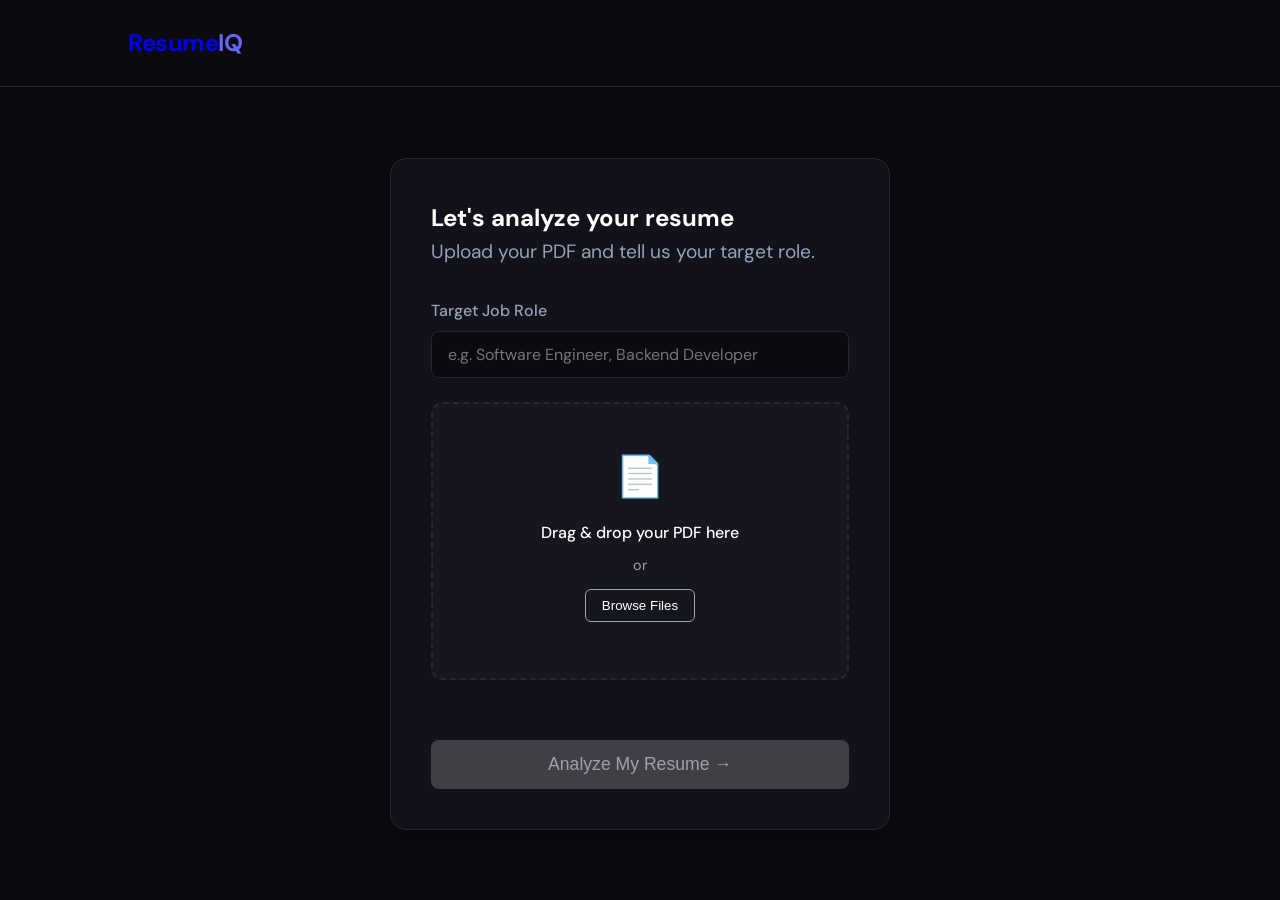
==== resume_frontend/analyze.html @ 26e6accb "pdf analyzer frontend added" ====
<!DOCTYPE html>
<html lang="en">
<head>
    <meta charset="UTF-8">
    <meta name="viewport" content="width=device-width, initial-scale=1.0">
    <title>Upload Resume | ResumeIQ</title>
    <link rel="stylesheet" href="style.css">
    <link href="https://fonts.googleapis.com/css2?family=DM+Sans:wght@400;500;700&display=swap" rel="stylesheet">
</head>
<body>
    <nav class="navbar">
        <a href="index.html" class="logo">Resume<span class="accent-text">IQ</span></a>
    </nav>

    <main class="upload-container">
        <div class="upload-card">
            <h2>Let's analyze your resume</h2>
            <p class="subtitle">Upload your PDF and tell us your target role.</p>

            <form id="uploadForm">
                <div class="input-group">
                    <label for="jobRole">Target Job Role</label>
                    <input type="text" id="jobRole" placeholder="e.g. Software Engineer, Backend Developer" required>
                </div>

                <div class="drop-zone" id="dropZone">
                    <div class="icon">📄</div>
                    <span class="drop-text">Drag & drop your PDF here</span>
                    <span class="or-text">or</span>
                    <input type="file" id="fileInput" accept="application/pdf" hidden>
                    <button type="button" class="btn-outline" id="browseBtn">Browse Files</button>
                    <div id="fileNameDisplay" class="file-name-display"></div>
                </div>

                <div id="errorMessage" class="error-message"></div>

                <button type="submit" class="btn-primary btn-full" id="analyzeBtn" disabled>
                    Analyze My Resume &rarr;
                </button>
            </form>
        </div>
    </main>

    <div id="loadingOverlay" class="loading-overlay hidden">
        <div class="spinner"></div>
        <h3>🤖 AI is analyzing your resume...</h3>
        <p>This usually takes about 10-15 seconds.</p>
    </div>

    <script src="script.js"></script>
</body>
</html>
---- resume_frontend/style.css ----
/* =========================================
   CSS Variables (The Design System)
========================================= */
:root {
    --bg-primary: #0a0a0f;
    --bg-card: #12121a;
    --accent: #6366f1;
    --accent-hover: #4f46e5;
    --text-primary: #ffffff;
    --text-secondary: #94a3b8;
    --border-color: #27272a;
    --font-main: 'DM Sans', sans-serif;
}

/* =========================================
   Global Reset
========================================= */
* {
    margin: 0;
    padding: 0;
    box-sizing: border-box;
}

body {
    background-color: var(--bg-primary);
    color: var(--text-primary);
    font-family: var(--font-main);
    line-height: 1.6;
    min-height: 100vh;
    display: flex;
    flex-direction: column;
}

a {
    text-decoration: none;
}

.accent-text {
    color: var(--accent);
}

/* =========================================
   Navigation
========================================= */
.navbar {
    display: flex;
    justify-content: space-between;
    align-items: center;
    padding: 24px 10%;
    border-bottom: 1px solid var(--border-color);
}

.logo {
    font-size: 1.5rem;
    font-weight: 700;
    letter-spacing: -0.5px;
}

/* =========================================
   Buttons
========================================= */
.btn-primary {
    background-color: var(--accent);
    color: white;
    padding: 10px 20px;
    border-radius: 8px;
    font-weight: 500;
    transition: all 0.3s ease;
    border: none;
    cursor: pointer;
}

.btn-primary:hover {
    background-color: var(--accent-hover);
    transform: translateY(-2px);
    box-shadow: 0 4px 12px rgba(99, 102, 241, 0.3);
}

.btn-large {
    padding: 16px 32px;
    font-size: 1.1rem;
    margin-top: 30px;
    display: inline-block;
}

/* =========================================
   Hero Section
========================================= */
.hero {
    text-align: center;
    padding: 100px 20px;
    max-width: 800px;
    margin: 0 auto;
    flex: 1; /* Pushes footer down */
}

.hero h1 {
    font-size: 4rem;
    line-height: 1.1;
    margin-bottom: 20px;
    letter-spacing: -1.5px;
}

.subtitle {
    color: var(--text-secondary);
    font-size: 1.2rem;
    max-width: 600px;
    margin: 0 auto 30px;
}

/* Little pulsing badge */
.badge {
    display: inline-flex;
    align-items: center;
    gap: 8px;
    background-color: rgba(99, 102, 241, 0.1);
    color: var(--accent);
    padding: 6px 12px;
    border-radius: 20px;
    font-size: 0.85rem;
    font-weight: 500;
    margin-bottom: 24px;
    border: 1px solid rgba(99, 102, 241, 0.2);
}

.pulse {
    width: 8px;
    height: 8px;
    background-color: var(--accent);
    border-radius: 50%;
    animation: pulse 2s infinite;
}

@keyframes pulse {
    0% { box-shadow: 0 0 0 0 rgba(99, 102, 241, 0.7); }
    70% { box-shadow: 0 0 0 6px rgba(99, 102, 241, 0); }
    100% { box-shadow: 0 0 0 0 rgba(99, 102, 241, 0); }
}

/* =========================================
   Features Section
========================================= */
.features {
    display: flex;
    justify-content: center;
    gap: 24px;
    padding: 40px 10% 100px;
    flex-wrap: wrap; /* Allows stacking on mobile */
}

.feature-card {
    background-color: var(--bg-card);
    border: 1px solid var(--border-color);
    border-radius: 12px;
    padding: 32px;
    flex: 1;
    min-width: 250px;
    max-width: 350px;
    transition: transform 0.3s ease;
}

.feature-card:hover {
    transform: translateY(-5px);
    border-color: var(--accent);
}

.feature-card .icon {
    font-size: 2rem;
    margin-bottom: 16px;
}

.feature-card h3 {
    margin-bottom: 12px;
    font-size: 1.2rem;
}

.feature-card p {
    color: var(--text-secondary);
    font-size: 0.95rem;
}

/* =========================================
   Footer
========================================= */
footer {
    text-align: center;
    padding: 24px;
    border-top: 1px solid var(--border-color);
    color: var(--text-secondary);
    font-size: 0.9rem;
}

footer a {
    color: var(--text-secondary);
    transition: color 0.2s;
}

footer a:hover {
    color: var(--accent);
}

/* =========================================
   Upload Page Styles
========================================= */
.upload-container {
    display: flex;
    justify-content: center;
    align-items: center;
    flex: 1;
    padding: 40px 20px;
}

.upload-card {
    background-color: var(--bg-card);
    border: 1px solid var(--border-color);
    border-radius: 16px;
    padding: 40px;
    width: 100%;
    max-width: 500px;
    box-shadow: 0 10px 30px rgba(0,0,0,0.2);
}

.input-group {
    margin-bottom: 24px;
    text-align: left;
}

.input-group label {
    display: block;
    margin-bottom: 8px;
    font-weight: 500;
    color: var(--text-secondary);
}

.input-group input {
    width: 100%;
    padding: 12px 16px;
    border-radius: 8px;
    background-color: var(--bg-primary);
    border: 1px solid var(--border-color);
    color: white;
    font-family: var(--font-main);
    font-size: 1rem;
}

.input-group input:focus {
    outline: none;
    border-color: var(--accent);
}

.drop-zone {
    border: 2px dashed var(--border-color);
    border-radius: 12px;
    padding: 40px 20px;
    text-align: center;
    transition: all 0.3s ease;
    margin-bottom: 24px;
    background-color: rgba(255,255,255,0.02);
}

.drop-zone.dragover {
    border-color: var(--accent);
    background-color: rgba(99, 102, 241, 0.1);
}

.drop-zone .icon {
    font-size: 2.5rem;
    margin-bottom: 12px;
}

.drop-text {
    display: block;
    margin-bottom: 8px;
    font-weight: 500;
}

.or-text {
    display: block;
    color: var(--text-secondary);
    font-size: 0.9rem;
    margin-bottom: 12px;
}

.btn-outline {
    background: transparent;
    border: 1px solid var(--text-secondary);
    color: white;
    padding: 8px 16px;
    border-radius: 6px;
    cursor: pointer;
    transition: 0.2s;
}

.btn-outline:hover {
    border-color: white;
}

.file-name-display {
    margin-top: 16px;
    color: var(--accent-green, #22c55e);
    font-weight: 500;
    word-break: break-all;
}

.btn-full {
    width: 100%;
    padding: 14px;
    font-size: 1.1rem;
}

.btn-full:disabled {
    background-color: #3f3f46;
    color: #a1a1aa;
    cursor: not-allowed;
    transform: none;
    box-shadow: none;
}

.error-message {
    color: #ef4444;
    font-size: 0.9rem;
    margin-bottom: 16px;
    text-align: center;
    min-height: 20px;
}

/* =========================================
   Loading Overlay
========================================= */
.loading-overlay {
    position: fixed;
    top: 0; left: 0; right: 0; bottom: 0;
    background-color: rgba(10, 10, 15, 0.9);
    display: flex;
    flex-direction: column;
    justify-content: center;
    align-items: center;
    z-index: 1000;
}

.loading-overlay.hidden {
    display: none;
}

.spinner {
    width: 50px;
    height: 50px;
    border: 4px solid rgba(255,255,255,0.1);
    border-left-color: var(--accent);
    border-radius: 50%;
    animation: spin 1s linear infinite;
    margin-bottom: 24px;
}

@keyframes spin {
    100% { transform: rotate(360deg); }
}
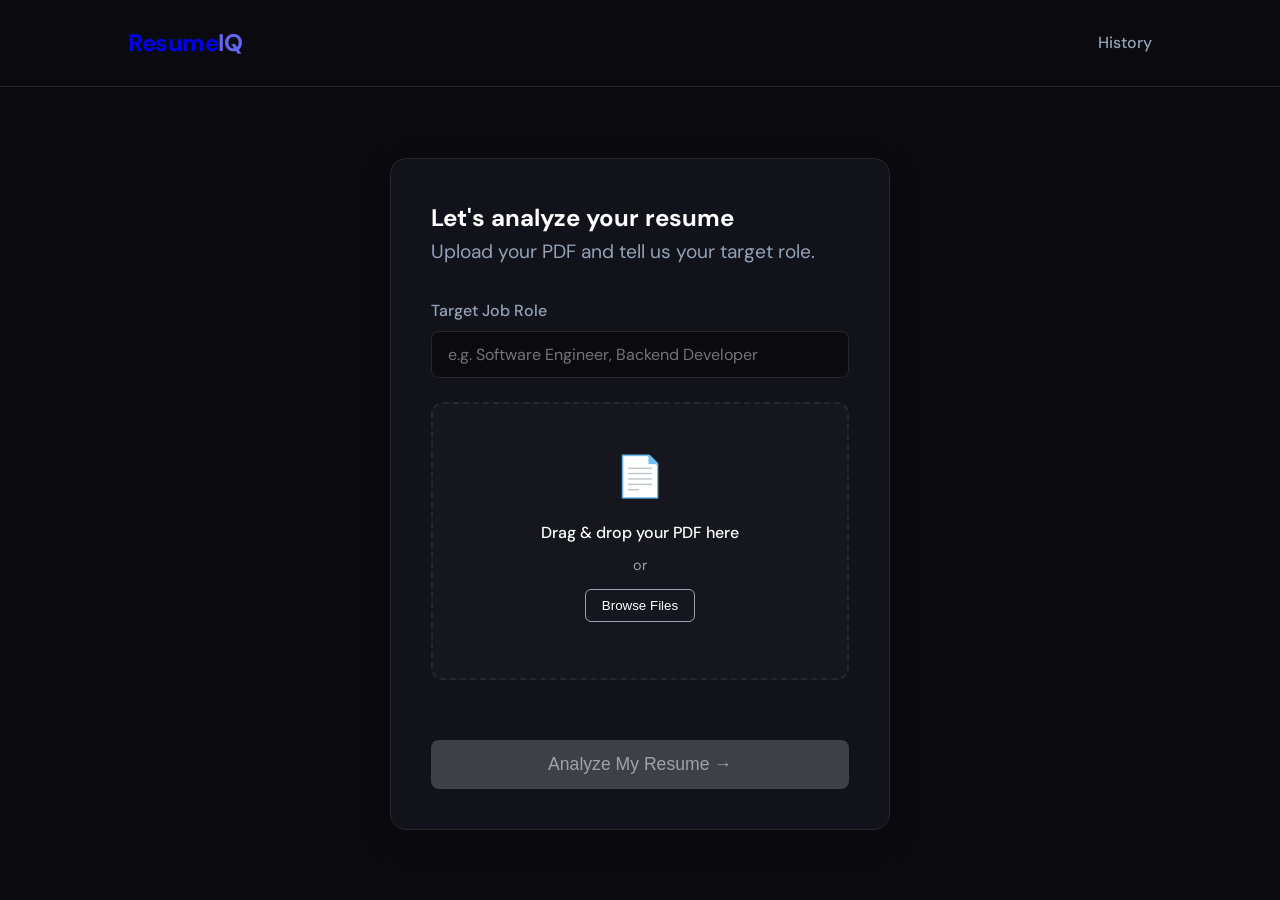
==== commit f1f5624c: "history feat impl" ====
--- a/resume_frontend/analyze.html
+++ b/resume_frontend/analyze.html
@@ -10,6 +10,9 @@
 <body>
     <nav class="navbar">
         <a href="index.html" class="logo">Resume<span class="accent-text">IQ</span></a>
+        <div class="nav-links">
+            <a href="history.html" class="nav-link">History</a>
+        </div>
     </nav>
 
     <main class="upload-container">
--- a/resume_frontend/style.css
+++ b/resume_frontend/style.css
@@ -354,4 +354,243 @@
 
 @keyframes spin {
     100% { transform: rotate(360deg); }
+}
+
+/* =========================================
+   Results Dashboard Styles
+========================================= */
+.dashboard-container {
+    max-width: 1000px;
+    margin: 0 auto;
+    padding: 40px 20px;
+    width: 100%;
+}
+
+/* Score Section */
+.score-section {
+    display: flex;
+    align-items: center;
+    justify-content: center;
+    gap: 40px;
+    background-color: var(--bg-card);
+    border: 1px solid var(--border-color);
+    border-radius: 16px;
+    padding: 40px;
+    margin-bottom: 30px;
+}
+
+.chart-container {
+    position: relative;
+    width: 200px;
+    height: 200px;
+}
+
+.score-center {
+    position: absolute;
+    top: 50%;
+    left: 50%;
+    transform: translate(-50%, -50%);
+    text-align: center;
+}
+
+.score-center h2 {
+    font-size: 3rem;
+    line-height: 1;
+    margin: 0;
+}
+
+.score-center span {
+    color: var(--text-secondary);
+    font-size: 0.9rem;
+    text-transform: uppercase;
+    letter-spacing: 1px;
+}
+
+/* Skills Section */
+.skills-section {
+    display: grid;
+    grid-template-columns: 1fr 1fr;
+    gap: 24px;
+    margin-bottom: 30px;
+}
+
+@media (max-width: 768px) {
+    .skills-section {
+        grid-template-columns: 1fr;
+    }
+}
+
+.skills-card {
+    background-color: var(--bg-card);
+    border-radius: 12px;
+    padding: 24px;
+    border-top: 4px solid;
+}
+
+.success-card { border-top-color: #22c55e; }
+.danger-card { border-top-color: #ef4444; }
+
+.skills-card h3 { margin-bottom: 16px; }
+
+.pill-container {
+    display: flex;
+    flex-wrap: wrap;
+    gap: 8px;
+}
+
+.skill-pill {
+    padding: 6px 12px;
+    border-radius: 20px;
+    font-size: 0.9rem;
+    font-weight: 500;
+}
+
+.success-pill {
+    background-color: rgba(34, 197, 94, 0.1);
+    color: #22c55e;
+    border: 1px solid rgba(34, 197, 94, 0.2);
+}
+
+.danger-pill {
+    background-color: rgba(239, 68, 68, 0.1);
+    color: #ef4444;
+    border: 1px solid rgba(239, 68, 68, 0.2);
+}
+
+/* Exotic Features */
+.exotic-section {
+    display: flex;
+    flex-direction: column;
+    gap: 24px;
+}
+
+.feature-panel {
+    background-color: var(--bg-card);
+    border: 1px solid var(--border-color);
+    border-radius: 12px;
+    padding: 24px;
+}
+
+.feature-panel h3 {
+    margin-bottom: 20px;
+    color: var(--accent);
+}
+
+.custom-list {
+    padding-left: 20px;
+    color: var(--text-secondary);
+}
+
+.custom-list li {
+    margin-bottom: 12px;
+}
+
+.rewrite-block, .strategy-block {
+    background-color: rgba(255,255,255,0.02);
+    border-left: 3px solid var(--accent);
+    padding: 16px;
+    margin-bottom: 16px;
+    border-radius: 0 8px 8px 0;
+}
+
+.weak-line {
+    color: #ef4444;
+    text-decoration: line-through;
+    margin-bottom: 8px;
+    font-size: 0.95rem;
+}
+
+.strong-line {
+    color: #22c55e;
+    font-weight: 500;
+    margin-top: 8px;
+}
+
+/* =========================================
+   History Page Styles
+========================================= */
+.history-grid {
+    display: grid;
+    grid-template-columns: repeat(auto-fill, minmax(300px, 1fr));
+    gap: 24px;
+}
+
+.history-card {
+    background-color: var(--bg-card);
+    border: 1px solid var(--border-color);
+    border-radius: 12px;
+    padding: 24px;
+    display: flex;
+    flex-direction: column;
+    justify-content: space-between;
+    transition: transform 0.2s ease, border-color 0.2s ease;
+}
+
+.history-card:hover {
+    transform: translateY(-4px);
+    border-color: var(--accent);
+}
+
+.history-header {
+    display: flex;
+    justify-content: space-between;
+    align-items: flex-start;
+    margin-bottom: 16px;
+}
+
+.history-role {
+    font-weight: 700;
+    font-size: 1.1rem;
+    margin-bottom: 4px;
+}
+
+.history-filename {
+    color: var(--text-secondary);
+    font-size: 0.85rem;
+    word-break: break-all;
+}
+
+.history-score-circle {
+    width: 48px;
+    height: 48px;
+    border-radius: 50%;
+    display: flex;
+    align-items: center;
+    justify-content: center;
+    font-weight: 700;
+    font-size: 1.2rem;
+    background-color: rgba(255,255,255,0.05);
+}
+
+.history-footer {
+    border-top: 1px solid var(--border-color);
+    padding-top: 16px;
+    color: var(--text-secondary);
+    font-size: 0.85rem;
+    display: flex;
+    justify-content: space-between;
+    align-items: center;
+}
+
+/* Global Hidden Class */
+.hidden {
+    display: none !important;
+}
+
+/* Navigation Links Group */
+.nav-links {
+    display: flex;
+    align-items: center;
+    gap: 24px; /* This creates perfect spacing between History and the Button */
+}
+
+.nav-link {
+    color: var(--text-secondary);
+    font-weight: 500;
+    text-decoration: none;
+    transition: color 0.2s ease;
+}
+
+.nav-link:hover {
+    color: white;
 }
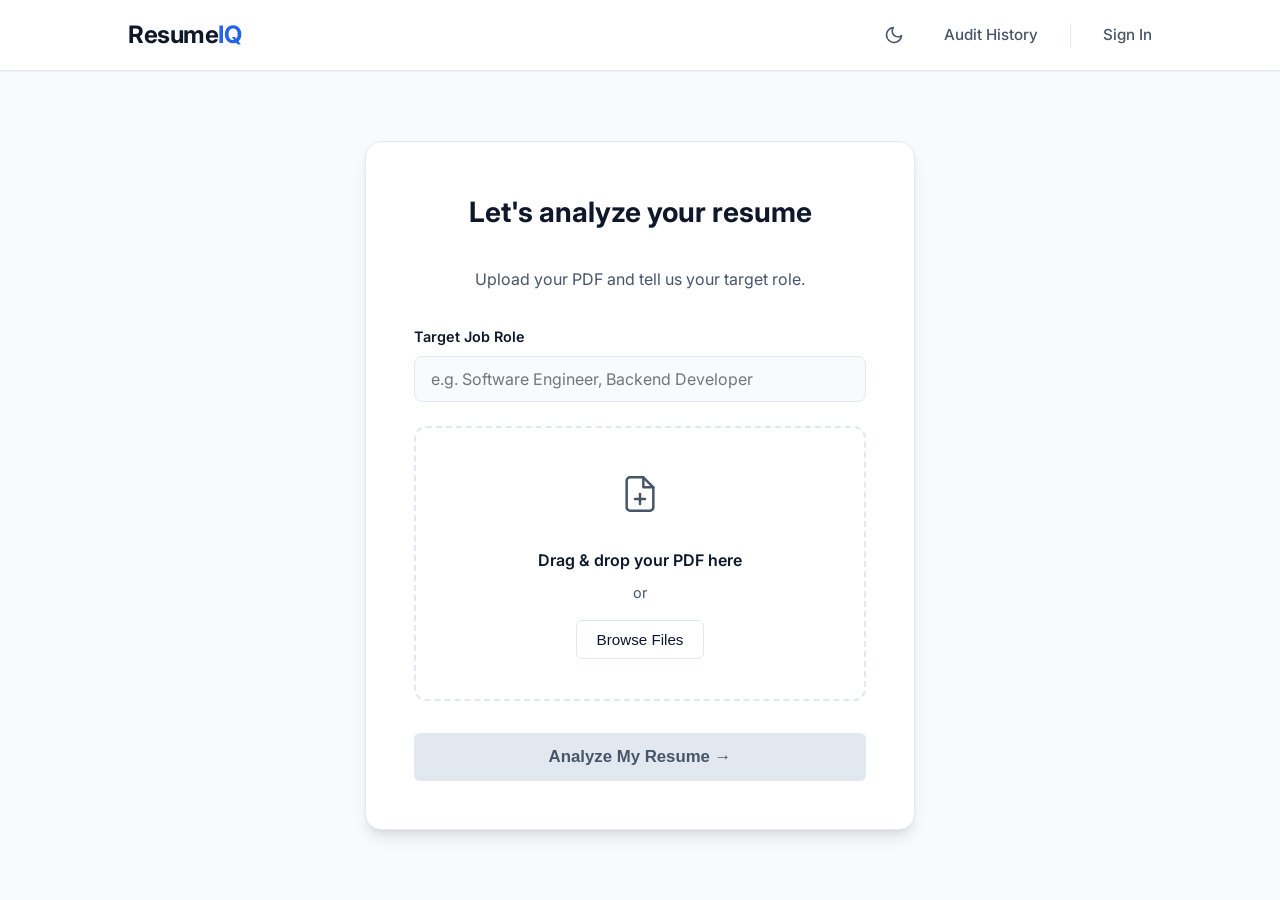
==== commit 99006c48: "Refactored UI to premium dark theme and migrated AI to Groq" ====
--- a/resume_frontend/analyze.html
+++ b/resume_frontend/analyze.html
@@ -5,20 +5,33 @@
     <meta name="viewport" content="width=device-width, initial-scale=1.0">
     <title>Upload Resume | ResumeIQ</title>
     <link rel="stylesheet" href="style.css">
-    <link href="https://fonts.googleapis.com/css2?family=DM+Sans:wght@400;500;700&display=swap" rel="stylesheet">
+    <script>
+        if (localStorage.getItem('theme') === 'dark') {
+            document.documentElement.setAttribute('data-theme', 'dark');
+        }
+    </script>
 </head>
 <body>
     <nav class="navbar">
         <a href="index.html" class="logo">Resume<span class="accent-text">IQ</span></a>
         <div class="nav-links">
-            <a href="history.html" class="nav-link">History</a>
+            <button id="themeToggle" class="theme-toggle" aria-label="Toggle Dark Mode">
+                <svg width="20" height="20" viewBox="0 0 24 24" fill="none" stroke="currentColor" stroke-width="2" stroke-linecap="round" stroke-linejoin="round"><path d="M21 12.79A9 9 0 1 1 11.21 3 7 7 0 0 0 21 12.79z"></path></svg>
+            </button>
+            <a href="history.html" class="nav-link">Audit History</a>
+            <div class="auth-group">
+                <a href="#" class="nav-link">Sign In</a>
+            </div>
         </div>
     </nav>
+
+    <!-- Toast Notification Container -->
+    <div id="toast-container"></div>
 
     <main class="upload-container">
         <div class="upload-card">
             <h2>Let's analyze your resume</h2>
-            <p class="subtitle">Upload your PDF and tell us your target role.</p>
+            <p class="subtitle" style="text-align: center; margin-bottom: 32px; font-size: 1rem;">Upload your PDF and tell us your target role.</p>
 
             <form id="uploadForm">
                 <div class="input-group">
@@ -27,15 +40,15 @@
                 </div>
 
                 <div class="drop-zone" id="dropZone">
-                    <div class="icon">📄</div>
+                    <div class="icon">
+                        <svg width="40" height="40" viewBox="0 0 24 24" fill="none" stroke="currentColor" stroke-width="1.5" stroke-linecap="round" stroke-linejoin="round"><path d="M14 2H6a2 2 0 0 0-2 2v16a2 2 0 0 0 2 2h12a2 2 0 0 0 2-2V8z"></path><polyline points="14 2 14 8 20 8"></polyline><line x1="12" y1="18" x2="12" y2="12"></line><line x1="9" y1="15" x2="15" y2="15"></line></svg>
+                    </div>
                     <span class="drop-text">Drag & drop your PDF here</span>
                     <span class="or-text">or</span>
                     <input type="file" id="fileInput" accept="application/pdf" hidden>
-                    <button type="button" class="btn-outline" id="browseBtn">Browse Files</button>
-                    <div id="fileNameDisplay" class="file-name-display"></div>
+                    <button type="button" class="btn-secondary" id="browseBtn">Browse Files</button>
+                    <div id="fileNameDisplay" class="file-name-display hidden"></div>
                 </div>
-
-                <div id="errorMessage" class="error-message"></div>
 
                 <button type="submit" class="btn-primary btn-full" id="analyzeBtn" disabled>
                     Analyze My Resume &rarr;
@@ -45,11 +58,38 @@
     </main>
 
     <div id="loadingOverlay" class="loading-overlay hidden">
-        <div class="spinner"></div>
-        <h3>🤖 AI is analyzing your resume...</h3>
-        <p>This usually takes about 10-15 seconds.</p>
+        <div class="loading-card">
+            <!-- Left Side: Skeleton Score -->
+            <div class="skeleton-graph">
+                <div class="skeleton-title"></div>
+                <div class="skeleton-circle"></div>
+                <div class="skeleton-line" style="width: 80%"></div>
+                <div class="skeleton-line" style="width: 60%"></div>
+            </div>
+            
+            <!-- Right Side: Progress Checklist -->
+            <div class="progress-steps">
+                <div class="step-item" id="step-1">
+                    <div class="step-icon">✓</div>
+                    <div class="step-text">Parsing your resume</div>
+                </div>
+                <div class="step-item" id="step-2">
+                    <div class="step-icon">✓</div>
+                    <div class="step-text">Analyzing your experience</div>
+                </div>
+                <div class="step-item" id="step-3">
+                    <div class="step-icon">✓</div>
+                    <div class="step-text">Extracting your skills</div>
+                </div>
+                <div class="step-item" id="step-4">
+                    <div class="step-icon">✓</div>
+                    <div class="step-text">Generating recommendations</div>
+                </div>
+            </div>
+        </div>
     </div>
 
-    <script src="script.js"></script>
+    <script src="theme.js"></script>
+    <script src="analyze.js"></script>
 </body>
 </html>
--- a/resume_frontend/style.css
+++ b/resume_frontend/style.css
@@ -1,15 +1,42 @@
 /* =========================================
-   CSS Variables (The Design System)
-========================================= */
+   CSS Variables (Professional B2B Theme)
+========================================= */
+@import url('https://fonts.googleapis.com/css2?family=Inter:wght@400;500;600;700&display=swap');
+
 :root {
-    --bg-primary: #0a0a0f;
-    --bg-card: #12121a;
-    --accent: #6366f1;
-    --accent-hover: #4f46e5;
+    --bg-primary: #f8fafc; /* Slate 50 */
+    --bg-card: #ffffff;
+    --accent: #2563eb; /* Blue 600 */
+    --accent-hover: #1d4ed8; /* Blue 700 */
+    --text-primary: #0f172a; /* Slate 900 */
+    --text-secondary: #475569; /* Slate 600 */
+    --border-color: #e2e8f0; /* Slate 200 */
+    --success: #16a34a; /* Green 600 */
+    --success-bg: #dcfce7; /* Green 100 */
+    --danger: #dc2626; /* Red 600 */
+    --danger-bg: #fee2e2; /* Red 100 */
+    --font-main: 'Inter', sans-serif;
+    --shadow-sm: 0 1px 2px 0 rgb(0 0 0 / 0.05);
+    --shadow-md: 0 4px 6px -1px rgb(0 0 0 / 0.1), 0 2px 4px -2px rgb(0 0 0 / 0.1);
+    --shadow-lg: 0 10px 15px -3px rgb(0 0 0 / 0.1), 0 4px 6px -4px rgb(0 0 0 / 0.1);
+}
+
+/* Dark Mode Overrides */
+[data-theme="dark"] {
+    --bg-primary: #0a0a0a; /* True Black */
+    --bg-card: #171717; /* Very Dark Gray */
+    --accent: #ffffff; /* White buttons for premium look */
+    --accent-hover: #e5e5e5; /* Light Gray hover */
     --text-primary: #ffffff;
-    --text-secondary: #94a3b8;
-    --border-color: #27272a;
-    --font-main: 'DM Sans', sans-serif;
+    --text-secondary: #a1a1aa; /* Zinc 400 */
+    --border-color: #27272a; /* Zinc 800 */
+    --success: #22c55e;
+    --success-bg: rgba(34, 197, 94, 0.15);
+    --danger: #ef4444;
+    --danger-bg: rgba(239, 68, 68, 0.15);
+    --shadow-sm: 0 1px 2px 0 rgb(0 0 0 / 0.8);
+    --shadow-md: 0 4px 6px -1px rgb(0 0 0 / 0.8);
+    --shadow-lg: 0 10px 15px -3px rgb(0 0 0 / 0.8);
 }
 
 /* =========================================
@@ -29,6 +56,8 @@
     min-height: 100vh;
     display: flex;
     flex-direction: column;
+    transition: background-color 0.4s ease, color 0.4s ease;
+    overflow-y: scroll; /* Force vertical scrollbar to prevent layout shift */
 }
 
 a {
@@ -46,14 +75,45 @@
     display: flex;
     justify-content: space-between;
     align-items: center;
-    padding: 24px 10%;
+    padding: 16px 10%;
+    background-color: var(--bg-card);
     border-bottom: 1px solid var(--border-color);
+    box-shadow: var(--shadow-sm);
+    position: sticky;
+    top: 0;
+    z-index: 100;
 }
 
 .logo {
     font-size: 1.5rem;
     font-weight: 700;
+    color: var(--text-primary);
     letter-spacing: -0.5px;
+}
+
+.nav-links {
+    display: flex;
+    align-items: center;
+    gap: 32px;
+}
+
+.nav-link {
+    color: var(--text-secondary);
+    font-weight: 500;
+    font-size: 0.95rem;
+    transition: color 0.2s ease;
+}
+
+.nav-link:hover {
+    color: var(--text-primary);
+}
+
+.auth-group {
+    display: flex;
+    align-items: center;
+    gap: 16px;
+    border-left: 1px solid var(--border-color);
+    padding-left: 32px;
 }
 
 /* =========================================
@@ -61,26 +121,55 @@
 ========================================= */
 .btn-primary {
     background-color: var(--accent);
-    color: white;
+    color: var(--bg-primary); /* Invert text color against accent */
     padding: 10px 20px;
-    border-radius: 8px;
-    font-weight: 500;
-    transition: all 0.3s ease;
+    border-radius: 6px;
+    font-weight: 600;
+    font-size: 0.95rem;
+    transition: all 0.2s ease;
     border: none;
     cursor: pointer;
+    text-align: center;
 }
 
 .btn-primary:hover {
     background-color: var(--accent-hover);
-    transform: translateY(-2px);
-    box-shadow: 0 4px 12px rgba(99, 102, 241, 0.3);
+    box-shadow: var(--shadow-md);
+}
+
+.btn-secondary {
+    background-color: transparent;
+    color: var(--text-primary);
+    padding: 10px 20px;
+    border-radius: 6px;
+    font-weight: 500;
+    font-size: 0.95rem;
+    transition: all 0.2s ease;
+    border: 1px solid var(--border-color);
+    cursor: pointer;
+}
+
+.btn-secondary:hover {
+    background-color: var(--bg-primary); 
 }
 
 .btn-large {
-    padding: 16px 32px;
-    font-size: 1.1rem;
-    margin-top: 30px;
+    padding: 14px 28px;
+    font-size: 1.05rem;
     display: inline-block;
+}
+
+.btn-full {
+    width: 100%;
+    padding: 14px;
+    font-size: 1.05rem;
+}
+
+.btn-full:disabled {
+    background-color: var(--border-color);
+    color: var(--text-secondary);
+    cursor: not-allowed;
+    box-shadow: none;
 }
 
 /* =========================================
@@ -91,50 +180,36 @@
     padding: 100px 20px;
     max-width: 800px;
     margin: 0 auto;
-    flex: 1; /* Pushes footer down */
+    flex: 1;
 }
 
 .hero h1 {
-    font-size: 4rem;
-    line-height: 1.1;
-    margin-bottom: 20px;
-    letter-spacing: -1.5px;
+    font-size: 3.5rem;
+    line-height: 1.15;
+    margin-bottom: 24px;
+    letter-spacing: -1px;
+    color: var(--text-primary);
 }
 
 .subtitle {
     color: var(--text-secondary);
-    font-size: 1.2rem;
+    font-size: 1.15rem;
     max-width: 600px;
-    margin: 0 auto 30px;
-}
-
-/* Little pulsing badge */
+    margin: 0 auto 32px;
+}
+
 .badge {
     display: inline-flex;
     align-items: center;
     gap: 8px;
-    background-color: rgba(99, 102, 241, 0.1);
+    background-color: var(--bg-card);
     color: var(--accent);
-    padding: 6px 12px;
+    padding: 6px 16px;
     border-radius: 20px;
     font-size: 0.85rem;
-    font-weight: 500;
+    font-weight: 600;
     margin-bottom: 24px;
-    border: 1px solid rgba(99, 102, 241, 0.2);
-}
-
-.pulse {
-    width: 8px;
-    height: 8px;
-    background-color: var(--accent);
-    border-radius: 50%;
-    animation: pulse 2s infinite;
-}
-
-@keyframes pulse {
-    0% { box-shadow: 0 0 0 0 rgba(99, 102, 241, 0.7); }
-    70% { box-shadow: 0 0 0 6px rgba(99, 102, 241, 0); }
-    100% { box-shadow: 0 0 0 0 rgba(99, 102, 241, 0); }
+    border: 1px solid var(--border-color);
 }
 
 /* =========================================
@@ -143,9 +218,11 @@
 .features {
     display: flex;
     justify-content: center;
-    gap: 24px;
+    gap: 32px;
     padding: 40px 10% 100px;
-    flex-wrap: wrap; /* Allows stacking on mobile */
+    flex-wrap: wrap;
+    background-color: var(--bg-card);
+    border-top: 1px solid var(--border-color);
 }
 
 .feature-card {
@@ -156,80 +233,78 @@
     flex: 1;
     min-width: 250px;
     max-width: 350px;
-    transition: transform 0.3s ease;
+    transition: transform 0.3s ease, box-shadow 0.3s ease, background-color 0.4s ease, border-color 0.4s ease;
+    box-shadow: var(--shadow-sm);
 }
 
 .feature-card:hover {
-    transform: translateY(-5px);
-    border-color: var(--accent);
+    transform: translateY(-4px);
+    box-shadow: var(--shadow-lg);
 }
 
 .feature-card .icon {
-    font-size: 2rem;
-    margin-bottom: 16px;
+    font-size: 1.5rem;
+    margin-bottom: 20px;
+    background-color: var(--bg-primary);
+    border: 1px solid var(--border-color);
+    width: 48px;
+    height: 48px;
+    display: flex;
+    align-items: center;
+    justify-content: center;
+    border-radius: 10px;
+    color: var(--accent);
 }
 
 .feature-card h3 {
     margin-bottom: 12px;
-    font-size: 1.2rem;
+    font-size: 1.15rem;
+    font-weight: 600;
 }
 
 .feature-card p {
     color: var(--text-secondary);
     font-size: 0.95rem;
-}
-
-/* =========================================
-   Footer
-========================================= */
-footer {
+    line-height: 1.5;
+}
+
+/* =========================================
+   Upload Page Styles
+========================================= */
+.upload-container {
+    display: flex;
+    justify-content: center;
+    align-items: center;
+    flex: 1;
+    padding: 60px 20px;
+}
+
+.upload-card {
+    background-color: var(--bg-card);
+    border: 1px solid var(--border-color);
+    border-radius: 16px;
+    padding: 48px;
+    width: 100%;
+    max-width: 550px;
+    box-shadow: var(--shadow-lg);
+}
+
+.upload-card h2 {
     text-align: center;
-    padding: 24px;
-    border-top: 1px solid var(--border-color);
-    color: var(--text-secondary);
-    font-size: 0.9rem;
-}
-
-footer a {
-    color: var(--text-secondary);
-    transition: color 0.2s;
-}
-
-footer a:hover {
-    color: var(--accent);
-}
-
-/* =========================================
-   Upload Page Styles
-========================================= */
-.upload-container {
-    display: flex;
-    justify-content: center;
-    align-items: center;
-    flex: 1;
-    padding: 40px 20px;
-}
-
-.upload-card {
-    background-color: var(--bg-card);
-    border: 1px solid var(--border-color);
-    border-radius: 16px;
-    padding: 40px;
-    width: 100%;
-    max-width: 500px;
-    box-shadow: 0 10px 30px rgba(0,0,0,0.2);
+    margin-bottom: 32px;
+    font-size: 1.75rem;
 }
 
 .input-group {
     margin-bottom: 24px;
-    text-align: left;
 }
 
 .input-group label {
     display: block;
     margin-bottom: 8px;
-    font-weight: 500;
-    color: var(--text-secondary);
+    font-weight: 600;
+    font-size: 0.9rem;
+    color: var(--text-primary);
 }
 
 .input-group input {
@@ -238,14 +313,16 @@
     border-radius: 8px;
     background-color: var(--bg-primary);
     border: 1px solid var(--border-color);
-    color: white;
+    color: var(--text-primary);
     font-family: var(--font-main);
     font-size: 1rem;
+    transition: border-color 0.2s;
 }
 
 .input-group input:focus {
     outline: none;
     border-color: var(--accent);
+    box-shadow: 0 0 0 3px rgba(37, 99, 235, 0.1);
 }
 
 .drop-zone {
@@ -253,107 +330,236 @@
     border-radius: 12px;
     padding: 40px 20px;
     text-align: center;
-    transition: all 0.3s ease;
-    margin-bottom: 24px;
-    background-color: rgba(255,255,255,0.02);
+    transition: all 0.2s ease;
+    margin-bottom: 32px;
+    background-color: var(--bg-card);
+    cursor: pointer;
+}
+
+.drop-zone:hover {
+    border-color: var(--accent);
+    background-color: var(--bg-primary);
 }
 
 .drop-zone.dragover {
     border-color: var(--accent);
-    background-color: rgba(99, 102, 241, 0.1);
+    background-color: var(--bg-primary);
 }
 
 .drop-zone .icon {
     font-size: 2.5rem;
-    margin-bottom: 12px;
+    margin-bottom: 16px;
+    color: var(--text-secondary);
 }
 
 .drop-text {
     display: block;
     margin-bottom: 8px;
-    font-weight: 500;
+    font-weight: 600;
+    color: var(--text-primary);
 }
 
 .or-text {
     display: block;
     color: var(--text-secondary);
     font-size: 0.9rem;
-    margin-bottom: 12px;
-}
-
-.btn-outline {
-    background: transparent;
-    border: 1px solid var(--text-secondary);
-    color: white;
-    padding: 8px 16px;
-    border-radius: 6px;
-    cursor: pointer;
-    transition: 0.2s;
-}
-
-.btn-outline:hover {
-    border-color: white;
+    margin-bottom: 16px;
 }
 
 .file-name-display {
     margin-top: 16px;
-    color: var(--accent-green, #22c55e);
+    color: var(--accent);
+    font-weight: 600;
+    word-break: break-all;
+    background: var(--bg-primary);
+    border: 1px solid var(--border-color);
+    padding: 8px 12px;
+    border-radius: 6px;
+    display: inline-block;
+}
+
+/* =========================================
+   Toast Notifications
+========================================= */
+#toast-container {
+    position: fixed;
+    top: 24px;
+    right: 24px;
+    z-index: 9999;
+    display: flex;
+    flex-direction: column;
+    gap: 12px;
+}
+
+.toast {
+    background-color: var(--bg-card);
+    border: 1px solid var(--border-color);
+    box-shadow: var(--shadow-lg);
+    border-radius: 8px;
+    padding: 16px 24px;
     font-weight: 500;
-    word-break: break-all;
-}
-
-.btn-full {
-    width: 100%;
-    padding: 14px;
-    font-size: 1.1rem;
-}
-
-.btn-full:disabled {
-    background-color: #3f3f46;
-    color: #a1a1aa;
-    cursor: not-allowed;
-    transform: none;
-    box-shadow: none;
-}
-
-.error-message {
-    color: #ef4444;
-    font-size: 0.9rem;
-    margin-bottom: 16px;
-    text-align: center;
-    min-height: 20px;
-}
-
-/* =========================================
-   Loading Overlay
+    font-size: 0.95rem;
+    display: flex;
+    align-items: center;
+    gap: 12px;
+    transform: translateX(120%);
+    transition: transform 0.3s cubic-bezier(0.175, 0.885, 0.32, 1.275);
+}
+
+.toast.show {
+    transform: translateX(0);
+}
+
+.toast.error {
+    border-left: 4px solid var(--danger);
+    color: var(--text-primary);
+}
+
+.toast.success {
+    border-left: 4px solid var(--success);
+    color: var(--text-primary);
+}
+
+/* =========================================
+   Dynamic Loading Overlay (Skeleton UI)
 ========================================= */
 .loading-overlay {
     position: fixed;
     top: 0; left: 0; right: 0; bottom: 0;
-    background-color: rgba(10, 10, 15, 0.9);
+    background-color: rgba(248, 250, 252, 0.95); /* Slate 50 with opacity */
+    backdrop-filter: blur(8px);
+    display: flex;
+    justify-content: center;
+    align-items: center;
+    z-index: 1000;
+}
+
+.loading-overlay.hidden {
+    display: none;
+}
+
+.loading-card {
+    background-color: var(--bg-card);
+    border: 1px solid var(--border-color);
+    border-radius: 16px;
+    padding: 48px;
+    width: 100%;
+    max-width: 600px;
+    box-shadow: var(--shadow-lg);
+    display: flex;
+    gap: 40px;
+}
+
+/* Left side: Skeleton Graph */
+.skeleton-graph {
+    flex: 1;
+    display: flex;
+    flex-direction: column;
+    align-items: center;
+    gap: 20px;
+    border-right: 1px solid var(--border-color);
+    padding-right: 40px;
+}
+
+.skeleton-title {
+    width: 120px;
+    height: 20px;
+    background-color: var(--border-color);
+    border-radius: 10px;
+    animation: pulse-skeleton 1.5s infinite;
+}
+
+.skeleton-circle {
+    width: 120px;
+    height: 120px;
+    border-radius: 50%;
+    border: 12px solid var(--border-color);
+    border-top-color: var(--accent);
+    animation: spin 2s linear infinite;
+}
+
+.skeleton-line {
+    width: 100%;
+    height: 12px;
+    background-color: var(--border-color);
+    border-radius: 6px;
+    margin-top: 10px;
+}
+
+@keyframes pulse-skeleton {
+    0% { opacity: 0.6; }
+    50% { opacity: 1; }
+    100% { opacity: 0.6; }
+}
+
+@keyframes spin {
+    100% { transform: rotate(360deg); }
+}
+
+/* Right side: Progress Steps */
+.progress-steps {
+    flex: 2;
     display: flex;
     flex-direction: column;
     justify-content: center;
-    align-items: center;
-    z-index: 1000;
-}
-
-.loading-overlay.hidden {
-    display: none;
-}
-
-.spinner {
-    width: 50px;
-    height: 50px;
-    border: 4px solid rgba(255,255,255,0.1);
-    border-left-color: var(--accent);
+    gap: 24px;
+}
+
+.step-item {
+    display: flex;
+    align-items: center;
+    gap: 16px;
+    opacity: 0.4;
+    transition: all 0.4s ease;
+}
+
+.step-item.active {
+    opacity: 1;
+}
+
+.step-item.completed {
+    opacity: 1;
+}
+
+.step-icon {
+    width: 24px;
+    height: 24px;
     border-radius: 50%;
+    border: 2px solid var(--text-secondary);
+    display: flex;
+    justify-content: center;
+    align-items: center;
+    color: transparent;
+    font-size: 12px;
+    transition: all 0.4s ease;
+}
+
+.step-item.active .step-icon {
+    border-color: var(--accent);
+    border-top-color: transparent;
     animation: spin 1s linear infinite;
-    margin-bottom: 24px;
-}
-
-@keyframes spin {
-    100% { transform: rotate(360deg); }
+}
+
+.step-item.completed .step-icon {
+    background-color: var(--success-bg);
+    border-color: var(--success);
+    color: var(--success);
+    animation: none;
+}
+
+.step-text {
+    font-weight: 500;
+    color: var(--text-secondary);
+    font-size: 1.05rem;
+    transition: color 0.4s ease;
+}
+
+.step-item.active .step-text {
+    color: var(--text-primary);
+}
+
+.step-item.completed .step-text {
+    color: var(--text-primary);
 }
 
 /* =========================================
@@ -366,23 +572,45 @@
     width: 100%;
 }
 
+.dashboard-header {
+    margin-bottom: 32px;
+    display: flex;
+    justify-content: space-between;
+    align-items: flex-end;
+}
+
+.dashboard-header h1 {
+    font-size: 2rem;
+    color: var(--text-primary);
+}
+
 /* Score Section */
 .score-section {
     display: flex;
     align-items: center;
-    justify-content: center;
-    gap: 40px;
-    background-color: var(--bg-card);
-    border: 1px solid var(--border-color);
-    border-radius: 16px;
+    justify-content: space-between;
+    background-color: var(--bg-card);
+    border: 1px solid var(--border-color);
+    border-radius: 12px;
     padding: 40px;
-    margin-bottom: 30px;
+    margin-bottom: 32px;
+    box-shadow: var(--shadow-sm);
+}
+
+.score-text-content h2 {
+    font-size: 1.5rem;
+    margin-bottom: 8px;
+}
+
+.score-text-content p {
+    color: var(--text-secondary);
+    max-width: 400px;
 }
 
 .chart-container {
     position: relative;
-    width: 200px;
-    height: 200px;
+    width: 160px;
+    height: 160px;
 }
 
 .score-center {
@@ -394,14 +622,16 @@
 }
 
 .score-center h2 {
-    font-size: 3rem;
+    font-size: 2.5rem;
     line-height: 1;
     margin: 0;
+    color: var(--text-primary);
 }
 
 .score-center span {
     color: var(--text-secondary);
-    font-size: 0.9rem;
+    font-size: 0.85rem;
+    font-weight: 600;
     text-transform: uppercase;
     letter-spacing: 1px;
 }
@@ -411,26 +641,21 @@
     display: grid;
     grid-template-columns: 1fr 1fr;
     gap: 24px;
-    margin-bottom: 30px;
-}
-
-@media (max-width: 768px) {
-    .skills-section {
-        grid-template-columns: 1fr;
-    }
+    margin-bottom: 32px;
 }
 
 .skills-card {
     background-color: var(--bg-card);
     border-radius: 12px;
     padding: 24px;
-    border-top: 4px solid;
-}
-
-.success-card { border-top-color: #22c55e; }
-.danger-card { border-top-color: #ef4444; }
-
-.skills-card h3 { margin-bottom: 16px; }
+    border: 1px solid var(--border-color);
+    box-shadow: var(--shadow-sm);
+}
+
+.skills-card h3 { 
+    margin-bottom: 16px; 
+    font-size: 1.15rem;
+}
 
 .pill-container {
     display: flex;
@@ -440,94 +665,110 @@
 
 .skill-pill {
     padding: 6px 12px;
-    border-radius: 20px;
+    border-radius: 6px;
+    font-size: 0.85rem;
+    font-weight: 500;
+}
+
+.success-pill {
+    background-color: var(--bg-primary);
+    color: var(--text-primary);
+    border: 1px solid var(--border-color);
+}
+
+.danger-pill {
+    background-color: transparent;
+    color: var(--text-secondary);
+    border: 1px dashed var(--border-color);
+}
+
+/* Exotic Features */
+.feature-panel {
+    background-color: var(--bg-card);
+    border: 1px solid var(--border-color);
+    border-radius: 12px;
+    padding: 32px;
+    margin-bottom: 24px;
+    box-shadow: var(--shadow-sm);
+}
+
+.feature-panel h3 {
+    margin-bottom: 20px;
+    font-size: 1.25rem;
+}
+
+.rewrite-block {
+    background-color: var(--bg-card);
+    padding: 24px;
+    margin-bottom: 20px;
+    border-radius: 8px;
+    border: 1px solid var(--border-color);
+    display: flex;
+    flex-direction: column;
+    gap: 16px;
+}
+
+.weak-line {
+    color: var(--text-secondary);
+    text-decoration: line-through;
+    font-size: 0.95rem;
+    padding: 12px 16px;
+    background-color: var(--danger-bg);
+    border-left: 3px solid var(--danger);
+    border-radius: 4px;
+    line-height: 1.5;
+}
+
+.why-weak-text {
+    color: var(--text-secondary);
     font-size: 0.9rem;
+    padding-left: 16px;
+}
+
+.strong-line {
+    color: var(--text-primary);
     font-weight: 500;
-}
-
-.success-pill {
-    background-color: rgba(34, 197, 94, 0.1);
-    color: #22c55e;
-    border: 1px solid rgba(34, 197, 94, 0.2);
-}
-
-.danger-pill {
-    background-color: rgba(239, 68, 68, 0.1);
-    color: #ef4444;
-    border: 1px solid rgba(239, 68, 68, 0.2);
-}
-
-/* Exotic Features */
-.exotic-section {
-    display: flex;
-    flex-direction: column;
+    font-size: 0.95rem;
+    padding: 12px 16px;
+    background-color: var(--success-bg);
+    border-left: 3px solid var(--success);
+    border-radius: 4px;
+    line-height: 1.5;
+}
+
+.strategy-block {
+    background-color: var(--bg-primary);
+    border: 1px solid var(--border-color);
+    padding: 16px;
+    margin-bottom: 12px;
+    border-radius: 8px;
+    color: var(--text-secondary);
+}
+
+/* =========================================
+   History Page Styles
+========================================= */
+.history-grid {
+    display: grid;
+    grid-template-columns: repeat(auto-fill, minmax(320px, 1fr));
     gap: 24px;
 }
 
-.feature-panel {
+.history-card {
     background-color: var(--bg-card);
     border: 1px solid var(--border-color);
     border-radius: 12px;
     padding: 24px;
-}
-
-.feature-panel h3 {
-    margin-bottom: 20px;
-    color: var(--accent);
-}
-
-.custom-list {
-    padding-left: 20px;
-    color: var(--text-secondary);
-}
-
-.custom-list li {
-    margin-bottom: 12px;
-}
-
-.rewrite-block, .strategy-block {
-    background-color: rgba(255,255,255,0.02);
-    border-left: 3px solid var(--accent);
-    padding: 16px;
-    margin-bottom: 16px;
-    border-radius: 0 8px 8px 0;
-}
-
-.weak-line {
-    color: #ef4444;
-    text-decoration: line-through;
-    margin-bottom: 8px;
-    font-size: 0.95rem;
-}
-
-.strong-line {
-    color: #22c55e;
-    font-weight: 500;
-    margin-top: 8px;
-}
-
-/* =========================================
-   History Page Styles
-========================================= */
-.history-grid {
-    display: grid;
-    grid-template-columns: repeat(auto-fill, minmax(300px, 1fr));
-    gap: 24px;
-}
-
-.history-card {
-    background-color: var(--bg-card);
-    border: 1px solid var(--border-color);
-    border-radius: 12px;
-    padding: 24px;
     display: flex;
     flex-direction: column;
     justify-content: space-between;
-    transition: transform 0.2s ease, border-color 0.2s ease;
+    transition: transform 0.2s ease, box-shadow 0.2s ease;
+    box-shadow: var(--shadow-sm);
 }
 
 .history-card:hover {
-    transform: translateY(-4px);
+    transform: translateY(-2px);
+    box-shadow: var(--shadow-md);
     border-color: var(--accent);
 }
 
@@ -539,9 +780,10 @@
 }
 
 .history-role {
-    font-weight: 700;
-    font-size: 1.1rem;
+    font-weight: 600;
+    font-size: 1.15rem;
     margin-bottom: 4px;
+    color: var(--text-primary);
 }
 
 .history-filename {
@@ -558,8 +800,10 @@
     align-items: center;
     justify-content: center;
     font-weight: 700;
-    font-size: 1.2rem;
-    background-color: rgba(255,255,255,0.05);
+    font-size: 1.1rem;
+    background-color: var(--bg-primary);
+    border: 2px solid var(--border-color);
+    color: var(--text-primary);
 }
 
 .history-footer {
@@ -572,25 +816,98 @@
     align-items: center;
 }
 
+/* =========================================
+   Footer
+========================================= */
+footer {
+    text-align: center;
+    padding: 32px;
+    border-top: 1px solid var(--border-color);
+    color: var(--text-secondary);
+    font-size: 0.9rem;
+    background-color: var(--bg-card);
+}
+
+footer a {
+    color: var(--accent);
+    font-weight: 500;
+}
+
+footer a:hover {
+    text-decoration: underline;
+}
+
 /* Global Hidden Class */
 .hidden {
     display: none !important;
 }
 
-/* Navigation Links Group */
-.nav-links {
-    display: flex;
-    align-items: center;
-    gap: 24px; /* This creates perfect spacing between History and the Button */
-}
-
-.nav-link {
-    color: var(--text-secondary);
-    font-weight: 500;
-    text-decoration: none;
-    transition: color 0.2s ease;
-}
-
-.nav-link:hover {
-    color: white;
+/* =========================================
+   Theme Toggle Button
+========================================= */
+.theme-toggle {
+    background: transparent;
+    border: none;
+    color: var(--text-secondary);
+    cursor: pointer;
+    font-size: 1.25rem;
+    padding: 8px;
+    border-radius: 50%;
+    display: flex;
+    align-items: center;
+    justify-content: center;
+    transition: all 0.3s ease;
+}
+
+.theme-toggle:hover {
+    color: var(--accent);
+    background-color: var(--bg-primary);
+}
+
+.theme-toggle svg {
+    transition: transform 0.5s cubic-bezier(0.4, 0, 0.2, 1);
+}
+
+[data-theme="dark"] .theme-toggle svg {
+    transform: rotate(180deg);
+}
+
+/* =========================================
+   Mobile Responsiveness
+========================================= */
+@media (max-width: 768px) {
+    .navbar {
+        flex-direction: column;
+        gap: 16px;
+        padding: 16px;
+    }
+
+    .nav-links {
+        width: 100%;
+        justify-content: center;
+        flex-wrap: wrap;
+        gap: 16px;
+    }
+    
+    .auth-group {
+        border-left: none;
+        padding-left: 0;
+        width: 100%;
+        justify-content: center;
+        border-top: 1px solid var(--border-color);
+        padding-top: 16px;
+    }
+
+    .hero h1 { font-size: 2.5rem; }
+    .hero { padding: 60px 15px; }
+
+    .score-section {
+        flex-direction: column;
+        text-align: center;
+        gap: 32px;
+    }
+    
+    .skills-section {
+        grid-template-columns: 1fr;
+    }
 }
